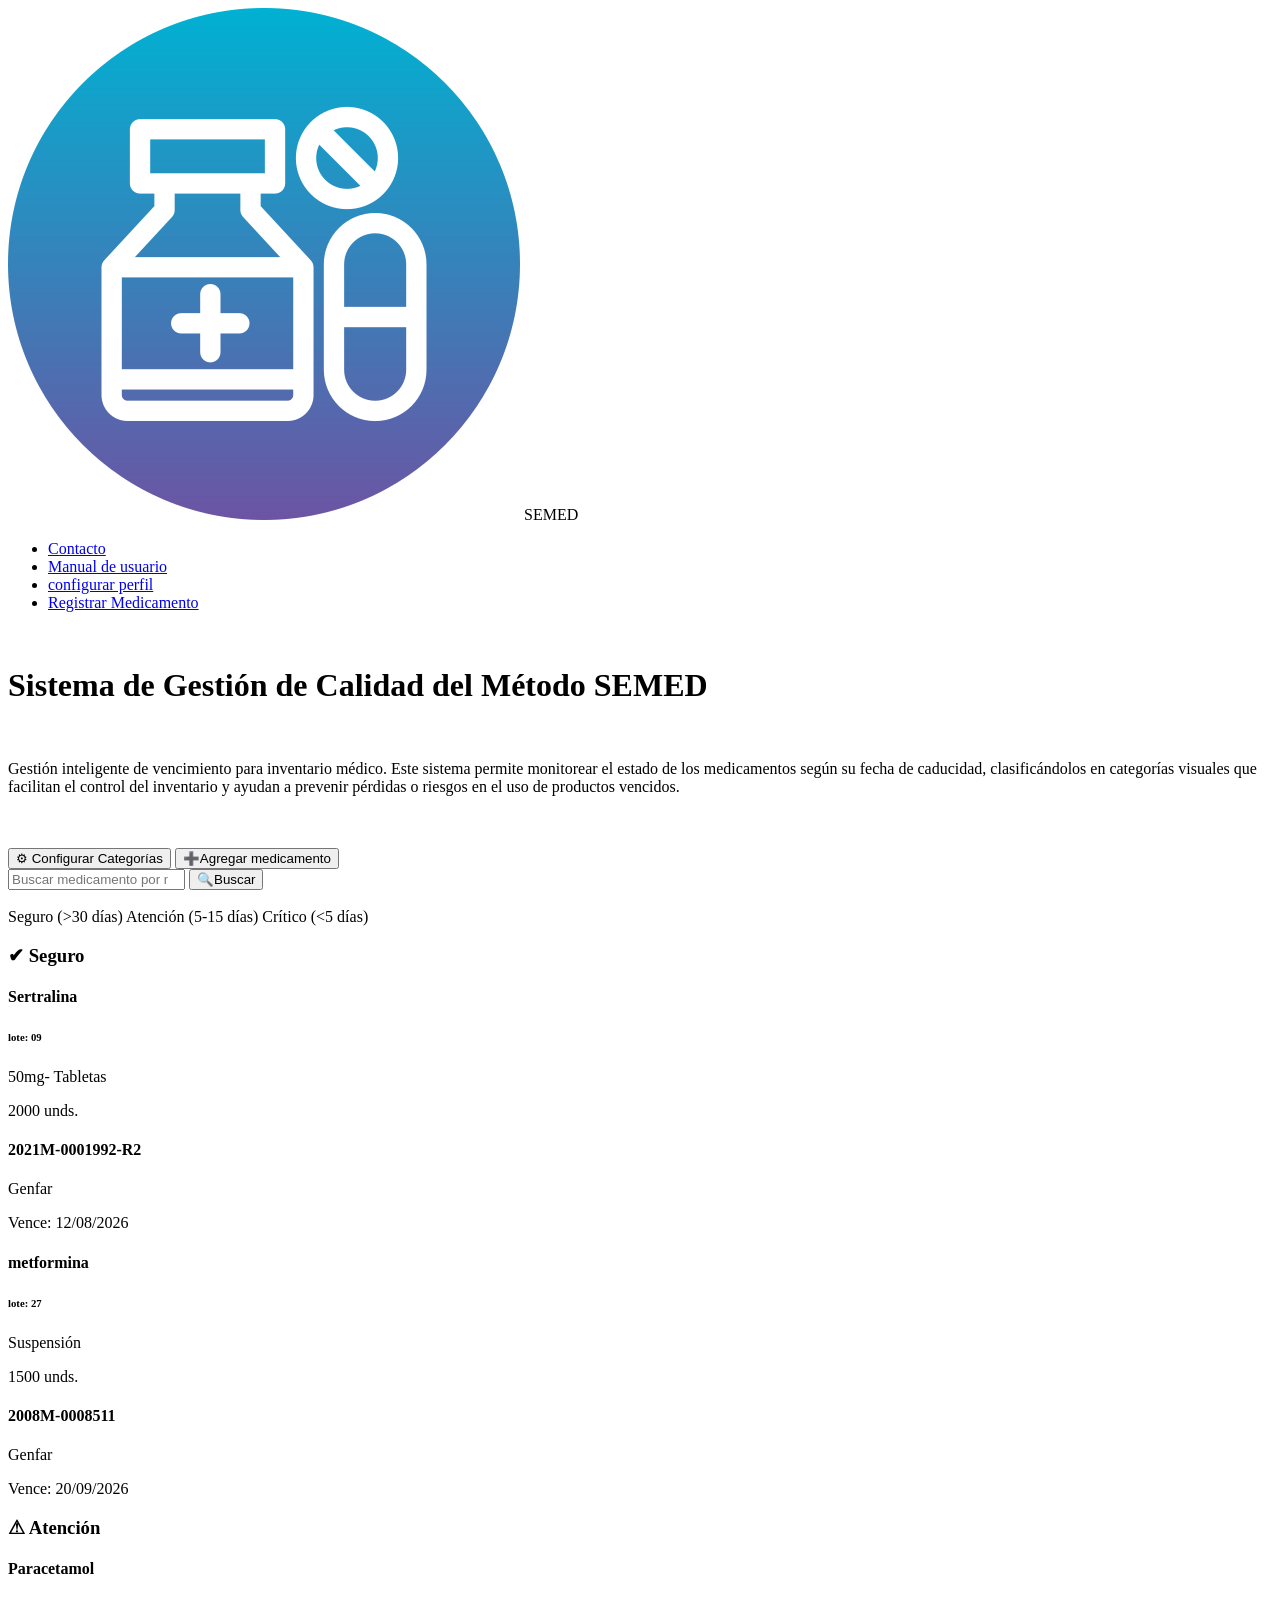
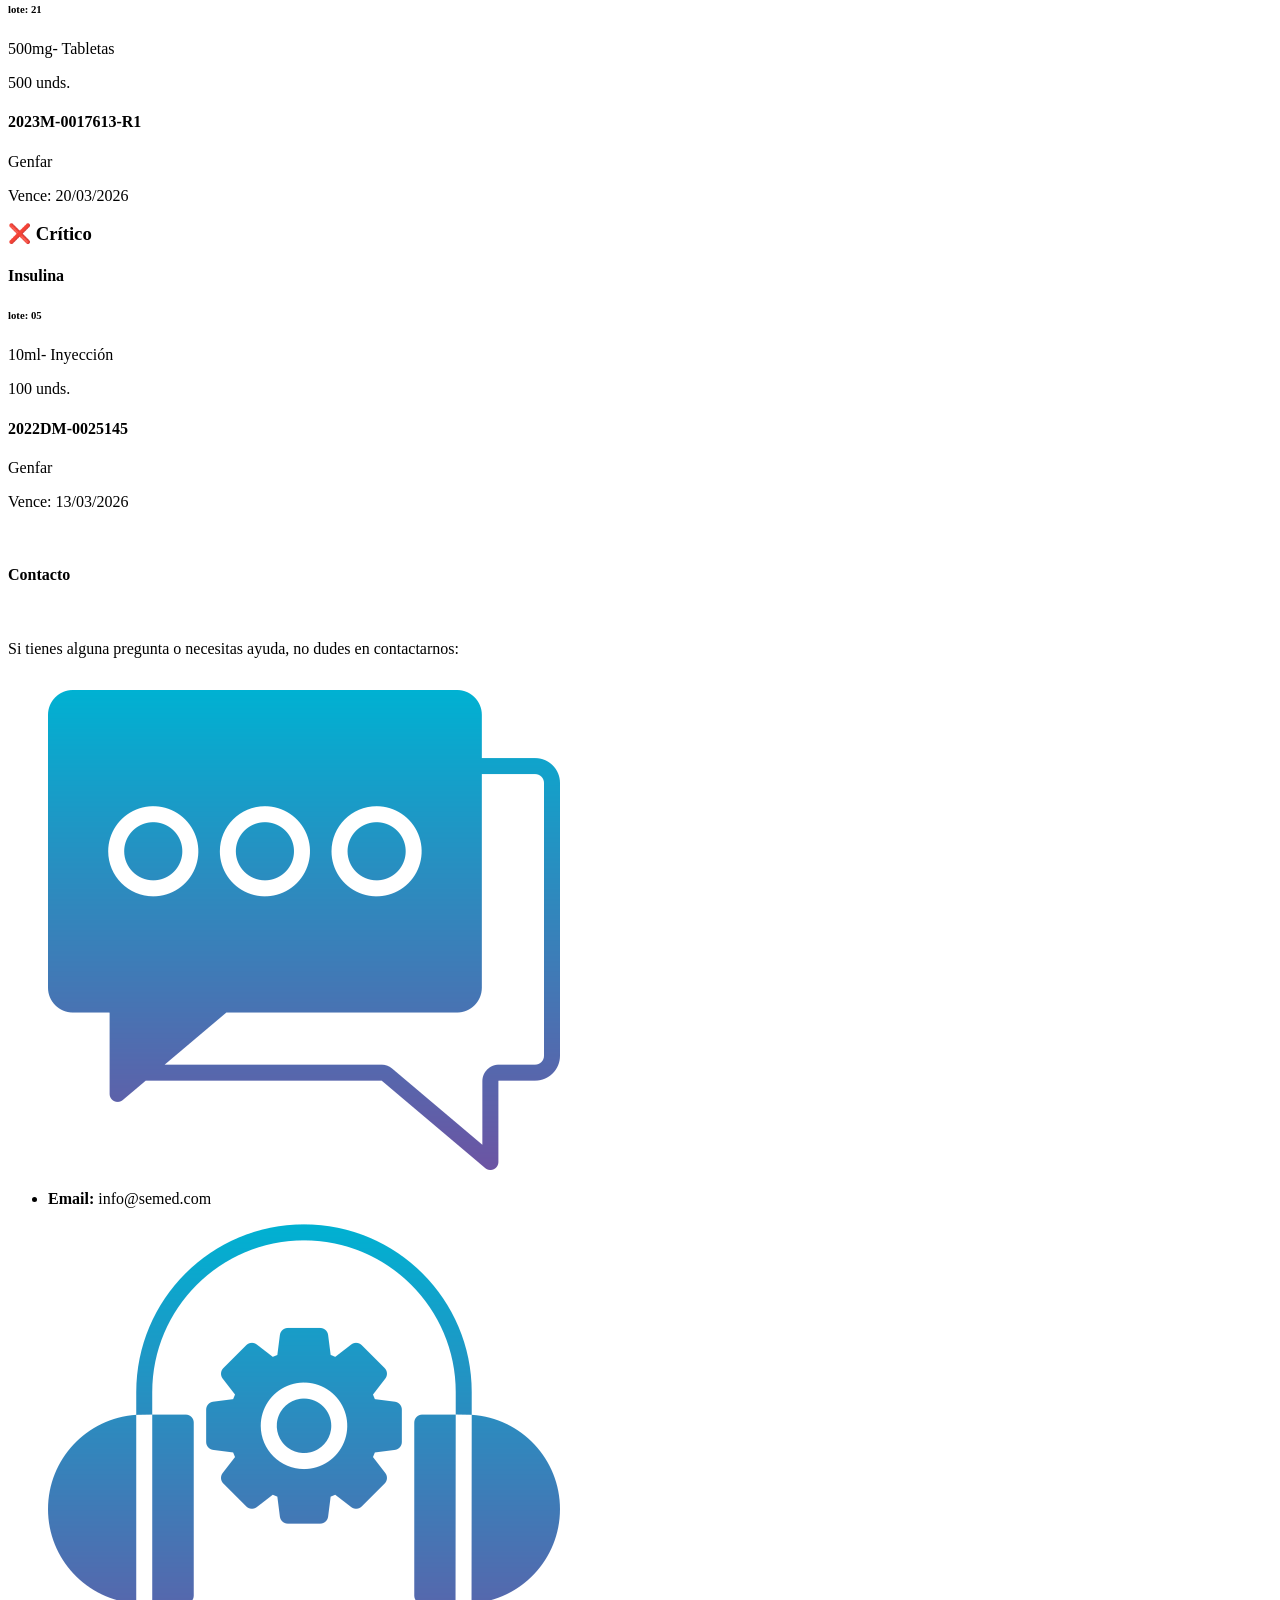
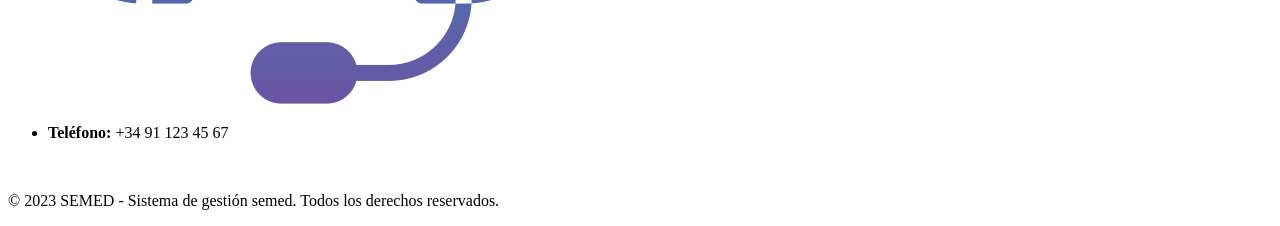
==== templates/dashboard.html @ f003b1ef "Inclusión de archivo js con drag & drop de las cards" ====
<!doctype html>
<html lang="es">
  <head>
    <meta charset="UTF-8" />

    <meta name="viewport" content="width=device-width, initial-scale=1.0" />

    <title>SEMED</title>
    <link
      rel="icon"
      href="../static/imagenes/contacto/SEMED.png"
      title="SEMED - Iniciar sesión"
    />

    <link rel="stylesheet" href="../static/dashboard.css" />
    <script type="module" src="../static/js/main.js"></script>
  </head>

  <body>
    <!-- Barra de navegación -->

    <header>
      <div class="logo">
        <img src="../static/imagenes/contacto/SEMED.png" alt="SEMED" /> SEMED
      </div>

      <nav>
        <ul>
          <li><a href="#footerbottom">Contacto</a></li>
          <li>
            <a
              href="https://drive.google.com/file/d/1BuoO2uCHqvHFjIcxs9y2GdlD10MZw9Ed/view?usp=sharing"
              target="_blank"
              >Manual de usuario</a
            >
          </li>

          <li><a href="#configurarperfil">configurar perfil</a></li>

          <li>
            <a
              href="../templates/registromedicantos.html"
              target="_blank"
              class="btn-register"
            >
              Registrar Medicamento
            </a>
          </li>
        </ul>
      </nav>
    </header>
    <!-- Contenedor-->
    <main class="dashboard">
      <div class="top">
        <div class="semedtext">
          <br />
          <h1>Sistema de Gestión de Calidad del Método SEMED</h1>
          <br />
          <p>
            Gestión inteligente de vencimiento para inventario médico. Este
            sistema permite monitorear el estado de los medicamentos según su
            fecha de caducidad, clasificándolos en categorías visuales que
            facilitan el control del inventario y ayudan a prevenir pérdidas o
            riesgos en el uso de productos vencidos.
          </p>
          <br />
        </div>
      </div>
      <br />

      <div class="acciones">
        <button class="btn">⚙ Configurar Categorías</button>
        <button class="btn pricipal">➕Agregar medicamento</button>
      </div>

      <div class="busqueda">
        <input type="search" placeholder="Buscar medicamento por nombre" />
        <button class="buscar">🔍Buscar</button>
      </div>
      <br />

      <div class="legend">
        <span class="pill verde"> Seguro (&gt;30 días)</span>
        <span class="pill amarillo"> Atención (5-15 días)</span>
        <span class="pill rojo"> Crítico (&lt;5 días)</span>
      </div>
    </main>

    <section id="bottom">
      <div class="kanban">
        <div class="colseguro">
          <h3>✔ Seguro</h3>
          <div class="card" draggable="true">
            <h4>Sertralina</h4>
            <!-- nombre del medicamento-->
            <h6>lote: 09</h6>
            <!-- lote -->
            <p>50mg- Tabletas</p>
            <!--miligramos y presentación-->
            <p>2000 unds.</p>
            <!-- cantidad inventario-->
            <h4>2021M-0001992-R2</h4>
            <!--Registro invima-->
            <p>Genfar</p>
            <!-- laboratorio -->
            <p class="fecha">Vence: 12/08/2026</p>
            <!-- fecha de vencimiento-->
          </div>
          <div class="card" draggable="true">
            <h4>metformina</h4>
            <h6>lote: 27</h6>
            <p>Suspensión</p>
            <p>1500 unds.</p>
            <h4>2008M-0008511</h4>
            <p>Genfar</p>
            <!-- laboratorio -->
            <p class="fecha">Vence: 20/09/2026</p>
          </div>
        </div>
        <div class="colatencion">
          <h3>⚠ Atención</h3>
          <div class="card" draggable="true">
            <h4>Paracetamol</h4>
            <h6>lote: 21</h6>
            <p>500mg- Tabletas</p>
            <p>500 unds.</p>
            <h4>2023M-0017613-R1</h4>
            <p>Genfar</p>
            <!-- laboratorio -->
            <p class="fecha">Vence: 20/03/2026</p>
          </div>
        </div>
        <div class="colcritico" draggable="true">
          <h3>❌ Crítico</h3>
          <div class="card">
            <h4>Insulina</h4>
            <h6>lote: 05</h6>
            <p>10ml- Inyección</p>
            <p>100 unds.</p>
            <h4>2022DM-0025145</h4>
            <p>Genfar</p>
            <!-- laboratorio -->
            <p class="fecha">Vence: 13/03/2026</p>
          </div>
        </div>
      </div>
    </section>

    <br />
    <!-- Pie de página -->

    <footer id="footerbottom">
      <!--contacto card-->

      <div class="contact-card">
        <h4>Contacto</h4>
        <br />
        <p>
          Si tienes alguna pregunta o necesitas ayuda, no dudes en contactarnos:
        </p>

        <ul>
          <img
            src="../static/imagenes/contacto/chatting_11773689.png"
            alt="www.freepik.com"
          />
          <li><strong>Email:</strong> info@semed.com</li>
          <img
            src="../static/imagenes/contacto/customer-service_12660994.png"
            alt="www.freepik.com "
          />
          <li><strong>Teléfono:</strong> +34 91 123 45 67</li>
        </ul>
      </div>
      <br />
      <p>
        © 2023 SEMED - Sistema de gestión semed. Todos los derechos reservados.
      </p>
    </footer>
  </body>
</html>
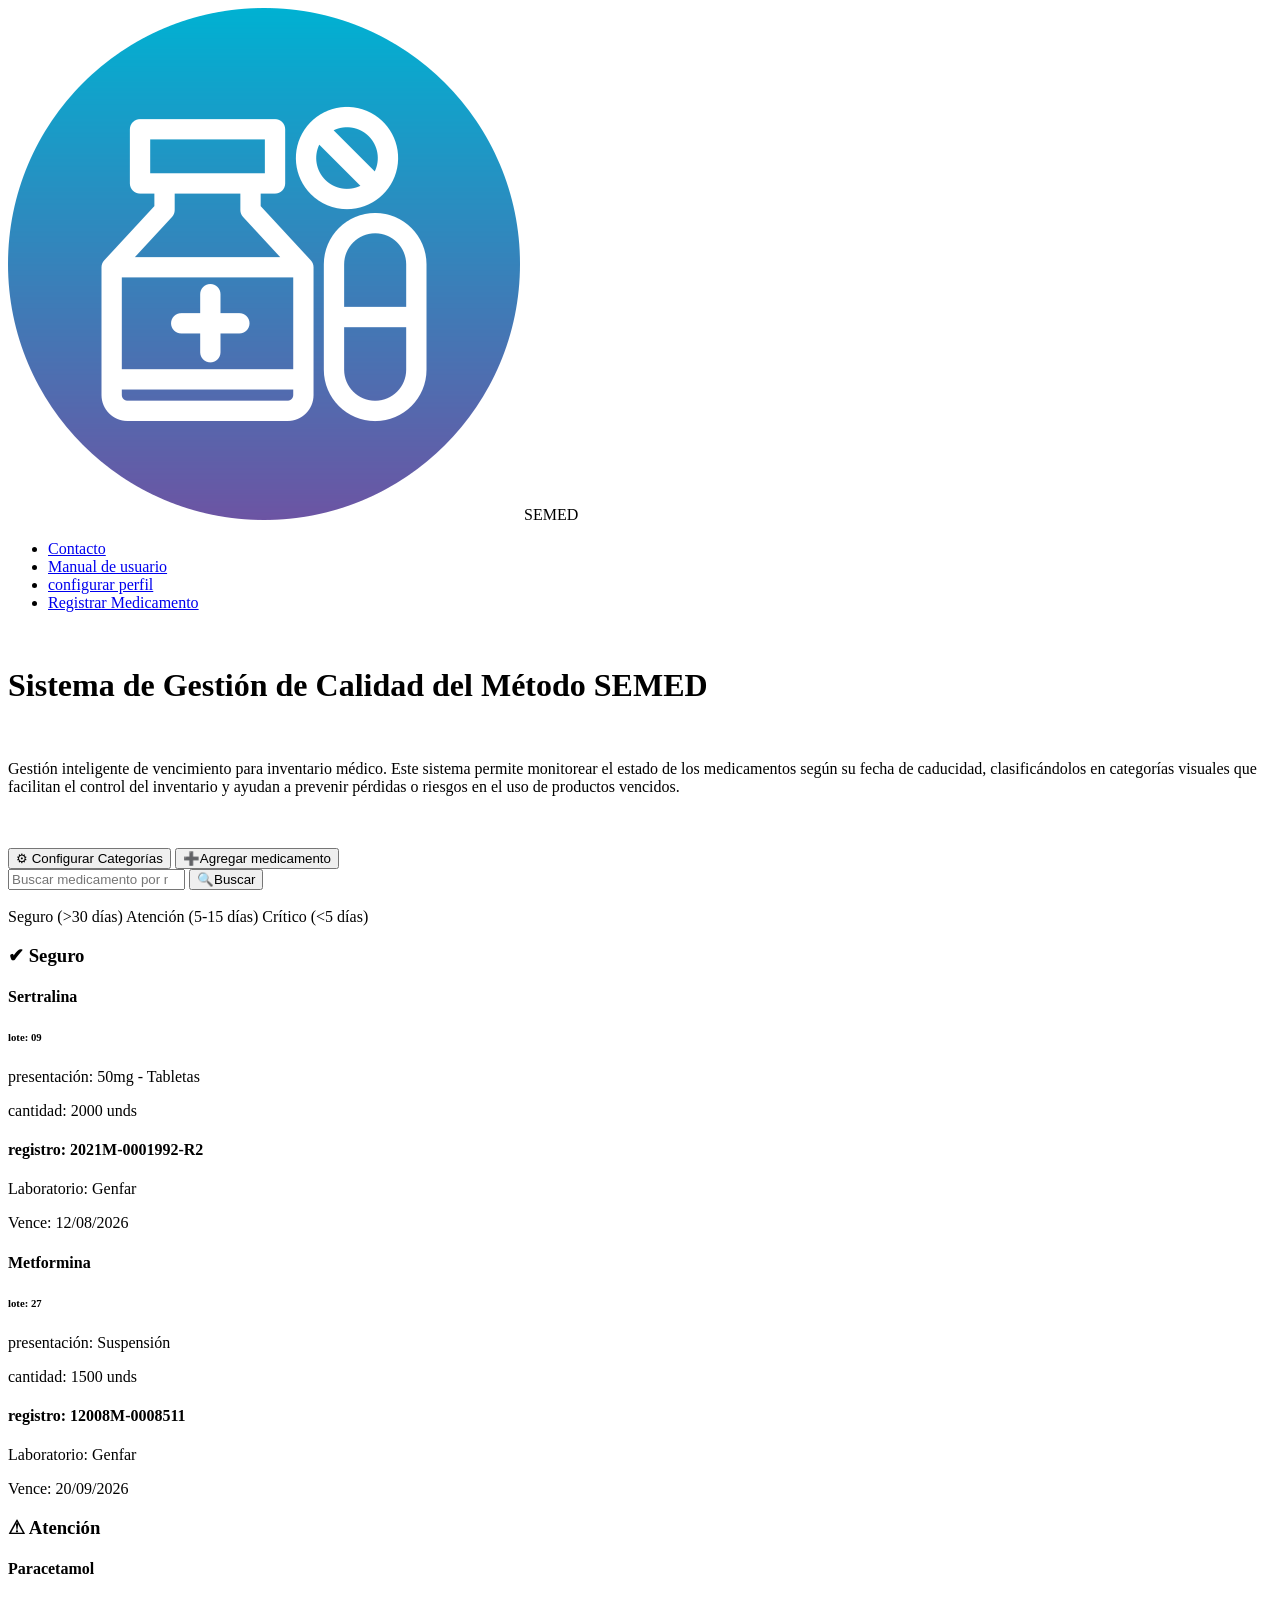
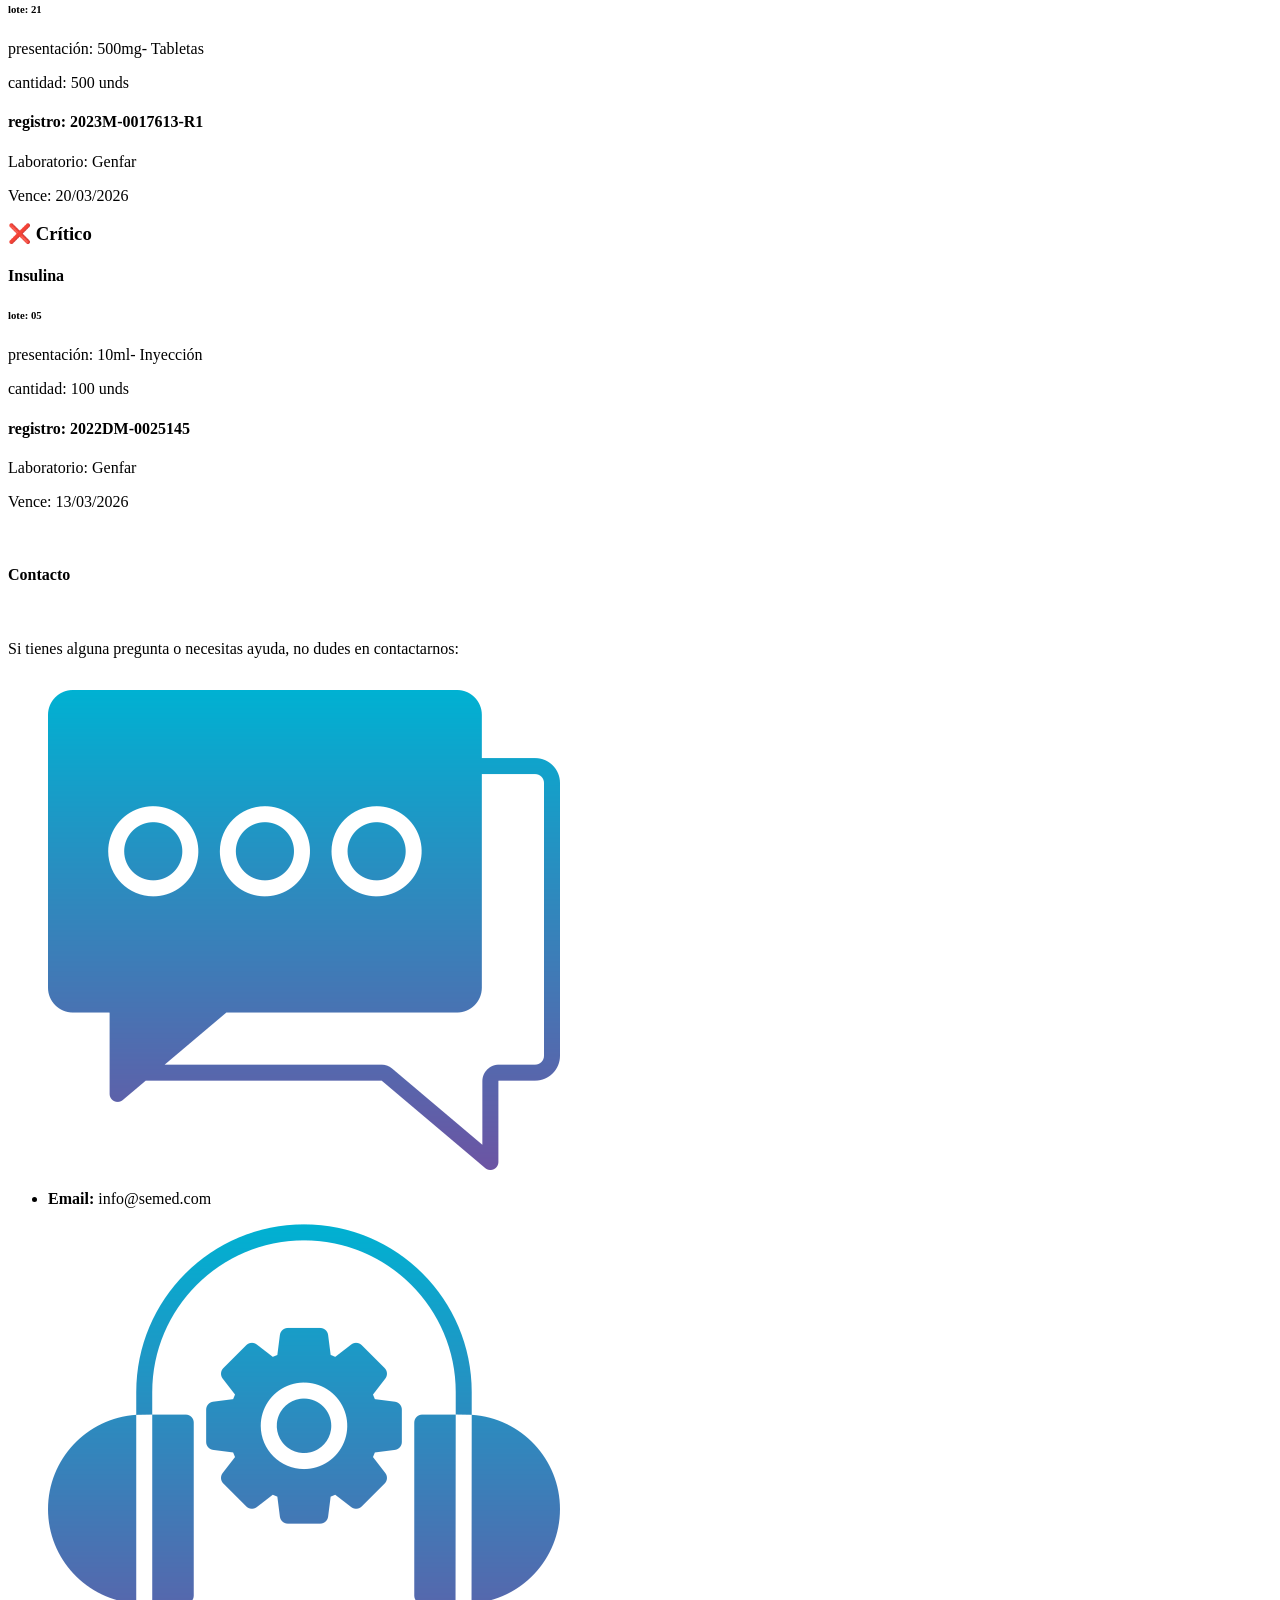
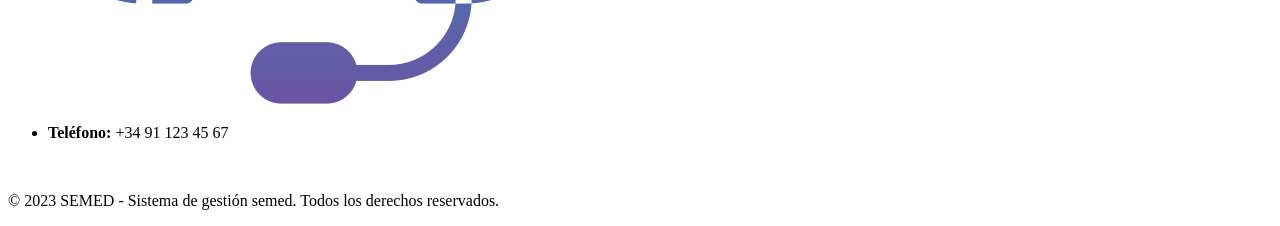
==== commit 56c79757: "Actualización de archivo js, donde se realiza consumo dinámicamente de los medicamentos y haciendo u" ====
--- a/templates/dashboard.html
+++ b/templates/dashboard.html
@@ -90,58 +90,28 @@
       <div class="kanban">
         <div class="colseguro">
           <h3>✔ Seguro</h3>
-          <div class="card" draggable="true">
-            <h4>Sertralina</h4>
-            <!-- nombre del medicamento-->
-            <h6>lote: 09</h6>
-            <!-- lote -->
-            <p>50mg- Tabletas</p>
-            <!--miligramos y presentación-->
-            <p>2000 unds.</p>
-            <!-- cantidad inventario-->
-            <h4>2021M-0001992-R2</h4>
-            <!--Registro invima-->
-            <p>Genfar</p>
-            <!-- laboratorio -->
-            <p class="fecha">Vence: 12/08/2026</p>
-            <!-- fecha de vencimiento-->
-          </div>
-          <div class="card" draggable="true">
-            <h4>metformina</h4>
-            <h6>lote: 27</h6>
-            <p>Suspensión</p>
-            <p>1500 unds.</p>
-            <h4>2008M-0008511</h4>
-            <p>Genfar</p>
-            <!-- laboratorio -->
-            <p class="fecha">Vence: 20/09/2026</p>
-          </div>
+          <!-- <div class="card" draggable="true"> -->
+          <!-- <h4>Sertralina</h4> -->
+          <!-- nombre del medicamento-->
+          <!-- <h6>lote: 09</h6> -->
+          <!-- lote -->
+          <!-- <p>50mg- Tabletas</p> -->
+          <!--miligramos y presentación-->
+          <!-- <p>2000 unds.</p> -->
+          <!-- cantidad inventario-->
+          <!-- <h4>2021M-0001992-R2</h4> -->
+          <!--Registro invima-->
+          <!-- <p>Genfar</p> -->
+          <!-- laboratorio -->
+          <!-- <p class="fecha">Vence: 12/08/2026</p> -->
+          <!-- fecha de vencimiento-->
+          <!-- </div> -->
         </div>
         <div class="colatencion">
           <h3>⚠ Atención</h3>
-          <div class="card" draggable="true">
-            <h4>Paracetamol</h4>
-            <h6>lote: 21</h6>
-            <p>500mg- Tabletas</p>
-            <p>500 unds.</p>
-            <h4>2023M-0017613-R1</h4>
-            <p>Genfar</p>
-            <!-- laboratorio -->
-            <p class="fecha">Vence: 20/03/2026</p>
-          </div>
         </div>
-        <div class="colcritico" draggable="true">
+        <div class="colcritico">
           <h3>❌ Crítico</h3>
-          <div class="card">
-            <h4>Insulina</h4>
-            <h6>lote: 05</h6>
-            <p>10ml- Inyección</p>
-            <p>100 unds.</p>
-            <h4>2022DM-0025145</h4>
-            <p>Genfar</p>
-            <!-- laboratorio -->
-            <p class="fecha">Vence: 13/03/2026</p>
-          </div>
         </div>
       </div>
     </section>
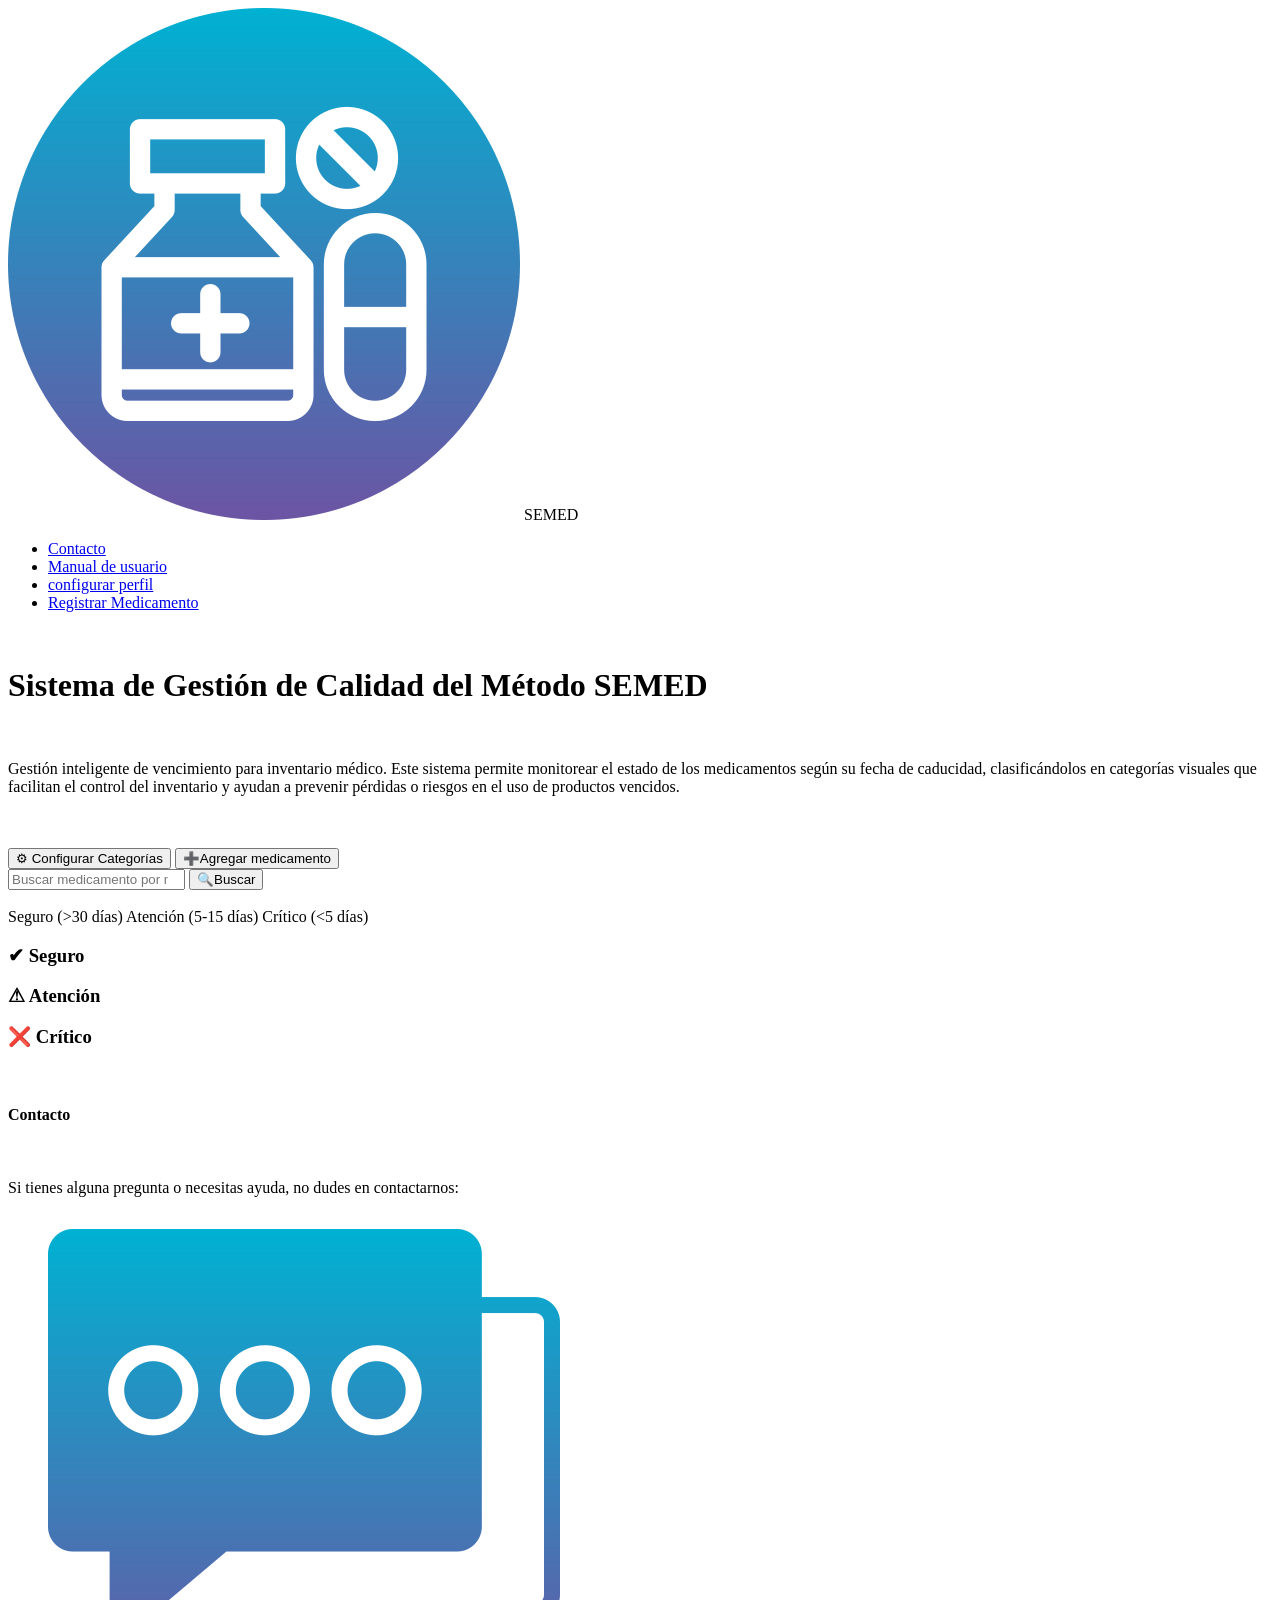
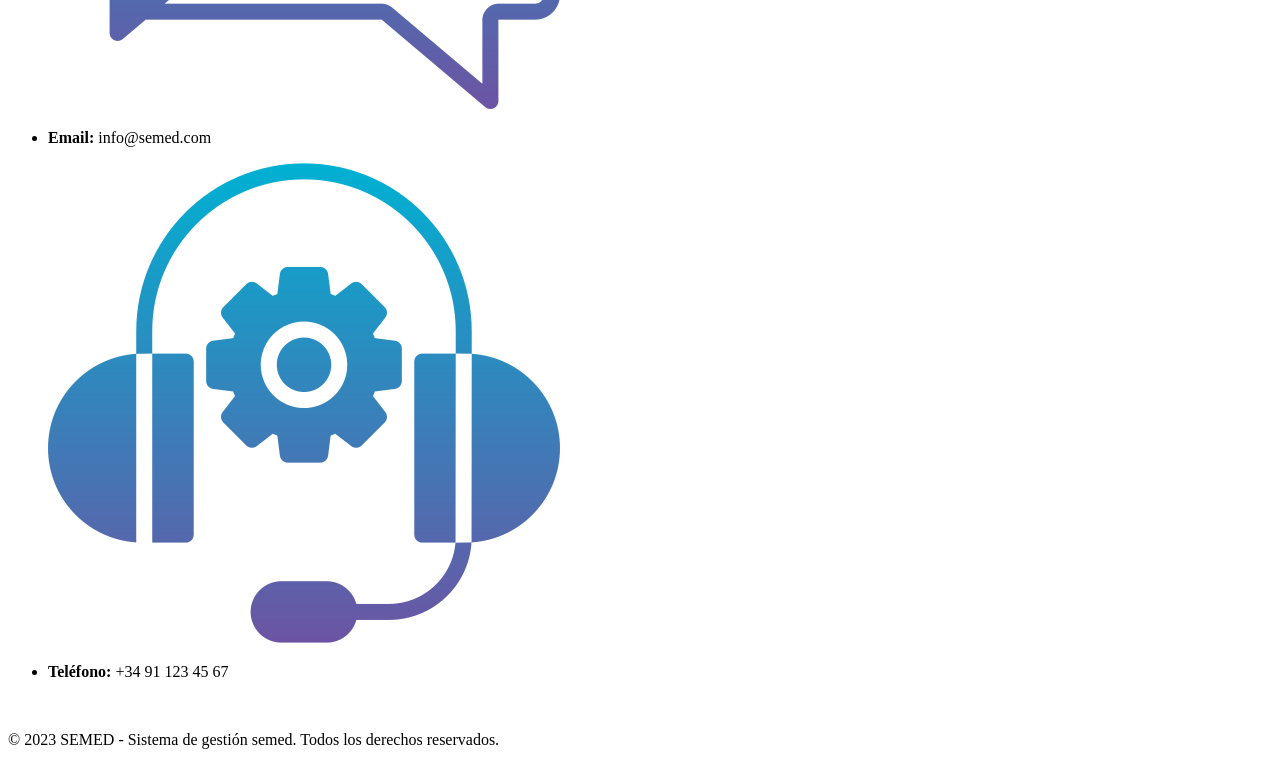
==== commit c3445fac: "feat: implementar módulo de configuración de perfil de usuario - Agregar perfil.html con sidebar, fo" ====
--- a/templates/dashboard.html
+++ b/templates/dashboard.html
@@ -35,14 +35,10 @@
             >
           </li>
 
-          <li><a href="#configurarperfil">configurar perfil</a></li>
+          <li><a href="../templates/perfil.html">configurar perfil</a></li>
 
           <li>
-            <a
-              href="../templates/registromedicantos.html"
-              target="_blank"
-              class="btn-register"
-            >
+            <a href="../templates/registromedicantos.html" class="btn-register">
               Registrar Medicamento
             </a>
           </li>
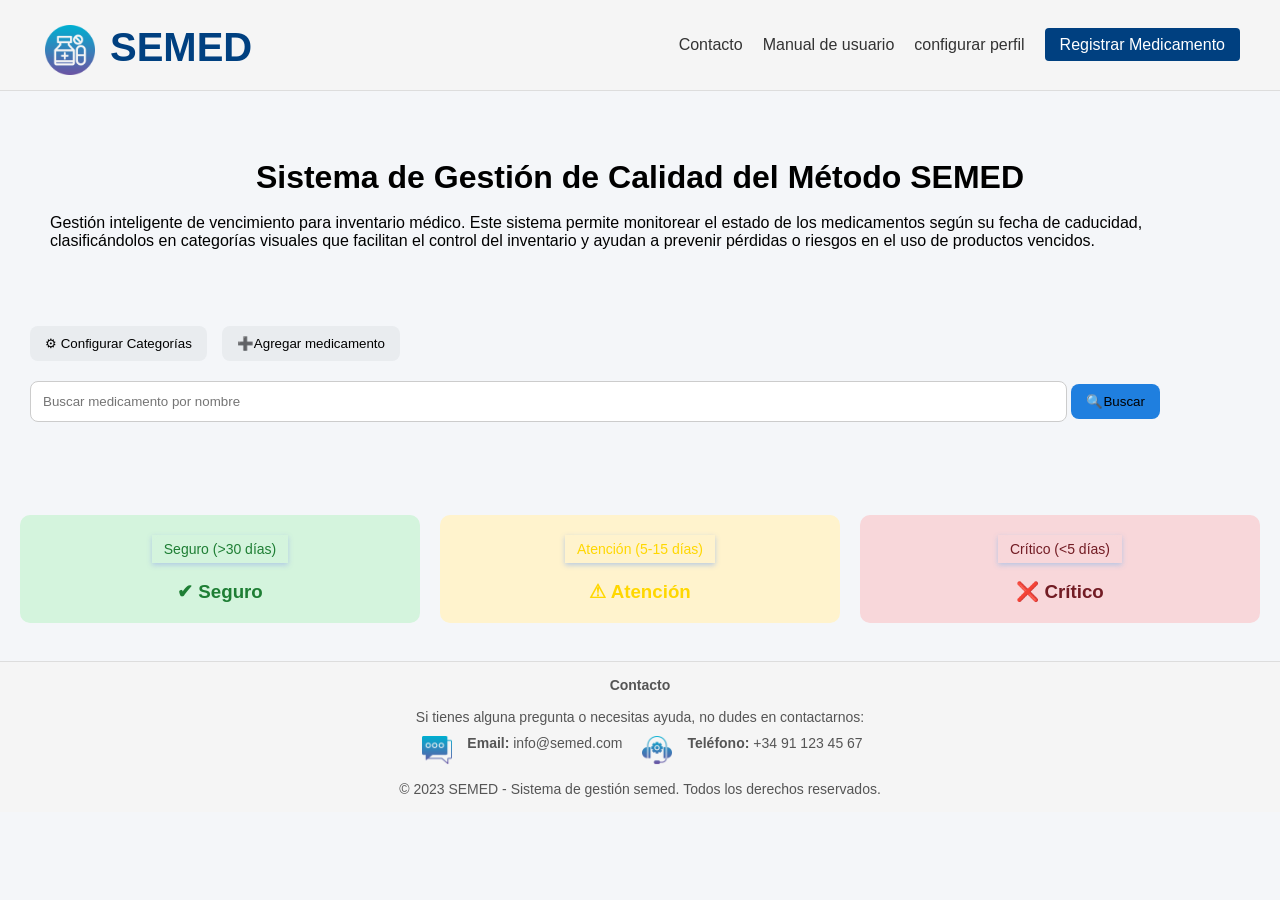
==== commit 0a72dc08: "dashboard actualización  divs en card" ====
--- a/templates/dashboard.html
+++ b/templates/dashboard.html
@@ -35,7 +35,7 @@
             >
           </li>
 
-          <li><a href="../templates/perfil.html">configurar perfil</a></li>
+          <li><a href="#configurarperfil">configurar perfil</a></li>
 
           <li>
             <a href="../templates/registromedicantos.html" class="btn-register">
@@ -75,16 +75,16 @@
       </div>
       <br />
 
-      <div class="legend">
-        <span class="pill verde"> Seguro (&gt;30 días)</span>
-        <span class="pill amarillo"> Atención (5-15 días)</span>
-        <span class="pill rojo"> Crítico (&lt;5 días)</span>
-      </div>
     </main>
 
     <section id="bottom">
       <div class="kanban">
         <div class="colseguro">
+                <div class="legend">
+                  <span class="pill verde"> Seguro (&gt;30 días)</span>
+                </div>
+    <br />
+
           <h3>✔ Seguro</h3>
           <!-- <div class="card" draggable="true"> -->
           <!-- <h4>Sertralina</h4> -->
@@ -104,9 +104,17 @@
           <!-- </div> -->
         </div>
         <div class="colatencion">
+                <div class="legend">
+                  <span class="pill amarillo"> Atención (5-15 días)</span>
+                </div>
+    <br />
           <h3>⚠ Atención</h3>
         </div>
         <div class="colcritico">
+                <div class="legend">
+                  <span class="pill rojo"> Crítico (&lt;5 días)</span>
+                </div>
+    <br />
           <h3>❌ Crítico</h3>
         </div>
       </div>
--- a/static/dashboard.css
+++ b/static/dashboard.css
@@ -0,0 +1,282 @@
+/* Reset básico */
+
+* {
+    margin: 0;
+
+    padding: 0;
+
+    box-sizing: border-box;
+
+    font-family: Arial, sans-serif;
+}
+
+/* Barra superior */
+
+header {
+    display: flex;
+
+    justify-content: space-between;
+
+    align-items: center;
+
+    background-color: #f5f5f5;
+
+    padding: 15px 40px;
+
+    border-bottom: 1px solid #ddd;
+}
+
+header .logo {
+    font-size: 40px;
+
+    font-weight: bold;
+
+    color: #004080;
+
+    list-style: none;
+
+    display: flex;
+
+    justify-content: center;
+
+    gap: 15px;
+
+    margin-top: 10px;
+}
+
+header img {
+    width: 50px;
+
+    height: 50px;
+
+    margin-left: 5px;
+}
+
+header nav ul {
+    list-style: none;
+
+    display: flex;
+
+    gap: 20px;
+}
+
+header nav ul li a {
+    text-decoration: none;
+
+    color: #333;
+
+    font-weight: 500;
+}
+
+header nav ul li .btn-register {
+    background-color: #004080;
+
+    color: #fff;
+
+    padding: 8px 15px;
+
+    border-radius: 4px;
+}
+
+/*contenedor */
+
+body {
+    font-family: Arial, sans-serif;
+    background: #f4f6f9;
+    margin: 0;
+
+}
+
+.semedtext {
+    text-align: center;
+    width: 100%;
+    padding: 20px;
+}
+
+.semedtext p {
+    text-align: left;
+}
+
+.dashboard {
+    padding: 30px;
+}
+
+.top {
+    display: flex;
+    justify-content: space-between;
+    align-items: center;
+    margin-bottom: 20px;
+}
+
+
+
+.pill {
+    padding: 6px 12px;
+    border-radius: 10px;
+    font-size: 14px;
+}
+
+/*Colores*/
+
+.verde {
+    background: #d4f4dd;
+    color: #1e7e34;
+}
+
+.amarillo {
+    background: #fff3cd;
+    color: #ffd700;
+}
+
+.rojo {
+    background: #f8d7da;
+    color: #721c24;
+}
+
+/*Botones*/
+
+.acciones {
+    display: flex;
+    gap: 15px;
+    margin-bottom: 20px;
+}
+
+.btn {
+    padding: 10px 15px;
+    border: none;
+    border-radius: 8px;
+    background: #e9ecef;
+    cursor: pointer;
+}
+
+.principal {
+    background: #2f80ed;
+    color: white;
+}
+
+/*Buscador*/
+.busqueda input {
+    flex-grow: 1;
+    width: 85%;
+    padding: 12px;
+    border-radius: 8px;
+    border: 1px solid #ccc;
+    margin-bottom: 25px;
+}
+
+.buscar {
+    padding: 10px 15px;
+    border: none;
+    border-radius: 8px;
+    background: #1f7fdf;
+    cursor: pointer;
+
+}
+
+/*Kanban-Bottom*/
+
+.legend {
+    display: flex;
+    justify-content: space-around;
+    box-shadow: 0 2px 5px #a9c2e6d0;
+    gap: 20px;
+    font-size: 20px;
+}
+
+.bottom {
+    display: flex;
+    justify-content: space-between;
+    border-radius: 8px;
+    box-shadow: 0 2px 5px #87acdd12;
+    text-align: left;
+}
+
+.kanban {
+    display: grid;
+    grid-template-columns: repeat(3, 1fr);
+    gap: 20px;
+    padding: 20px;
+}
+
+/*Columnas*/
+.colcritico {
+    display: flex;
+    flex-direction: column;
+    align-items: center;
+    background: #f8d7da;
+    color: #721c24;
+    padding: 20px;
+    border-radius: 10px;
+}
+
+.colatencion {
+    display: flex;
+    flex-direction: column;
+    align-items: center;
+    background: #fff3cd;
+    color: #ffd700;
+    padding: 20px;
+    border-radius: 10px;
+}
+
+.colseguro {
+    display: flex;
+    flex-direction: column;
+    align-items: center;
+    background: #d4f4dd;
+    color: #1e7e34;
+    padding: 20px;
+    border-radius: 10px;
+}
+
+/*Cards*/
+.card {
+    background: white;
+    padding: 15px;
+    text-align: left;
+    border-radius: 8px;
+    margin-top: 10px;
+    box-shadow: 0 2px 5px rgba(0, 0, 0, 0.08);
+
+}
+
+.fecha {
+    font-size: 14px;
+    color: #555;
+}
+
+/* Pie de página */
+
+footer {
+    text-align: center;
+
+    padding: 15px;
+
+    background-color: #f5f5f5;
+
+    font-size: 14px;
+
+    color: #555;
+
+    border-top: 1px solid #ddd;
+}
+
+footer img {
+    width: 30px;
+
+    height: 30px;
+
+    margin-left: 5px;
+}
+
+footer ul {
+    list-style: none;
+
+    display: flex;
+
+    justify-content: center;
+
+    gap: 15px;
+
+    margin-top: 10px;
+}
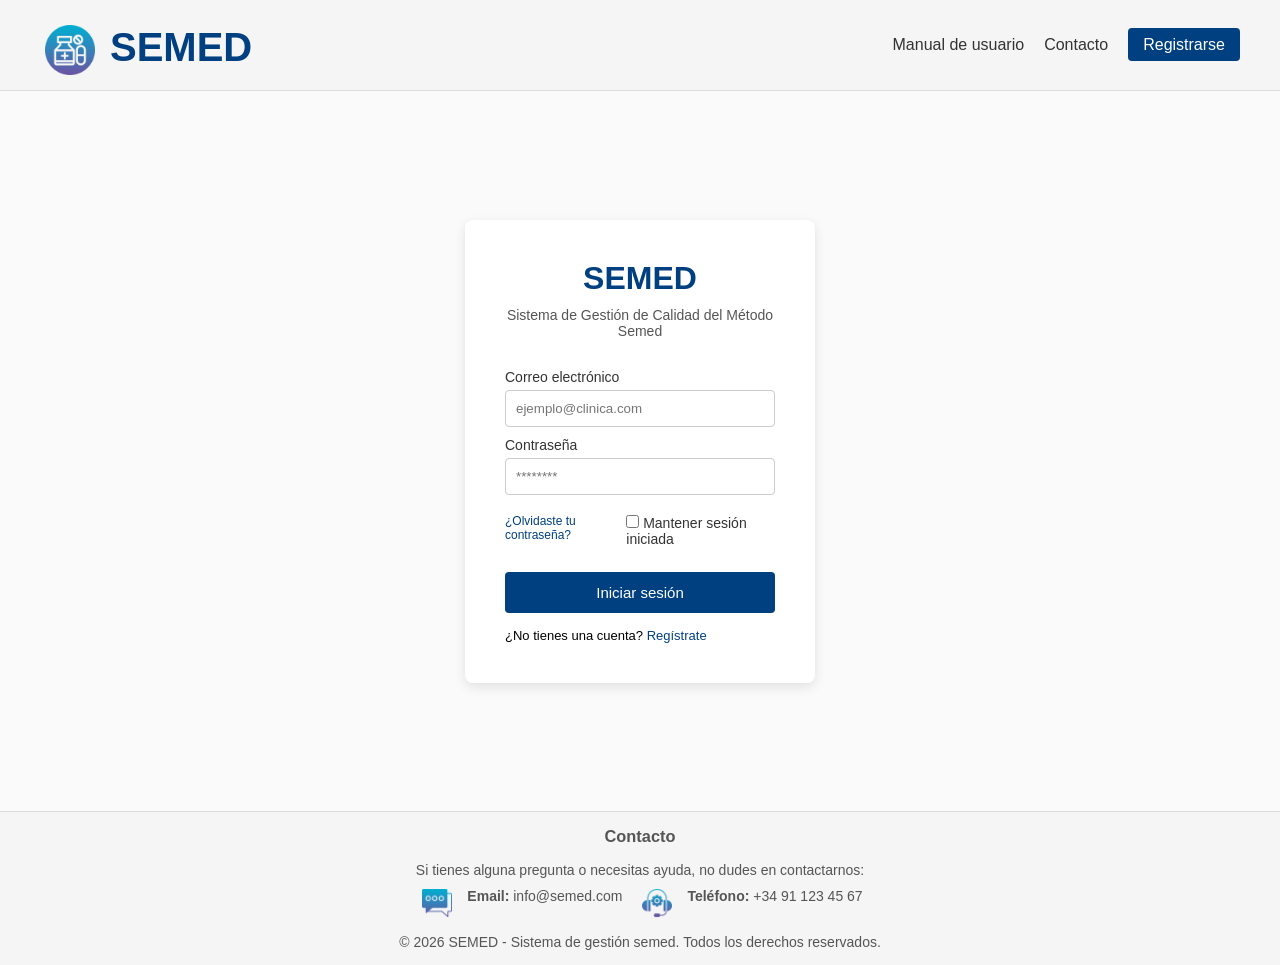
==== commit 62c32ac2: "Feat: Se corrigio  el registro de medicamentos, se añadio funcionalidad a los botones de filtrado y " ====
--- a/templates/dashboard.html
+++ b/templates/dashboard.html
@@ -2,41 +2,56 @@
 <html lang="es">
   <head>
     <meta charset="UTF-8" />
-
     <meta name="viewport" content="width=device-width, initial-scale=1.0" />
-
-    <title>SEMED</title>
-    <link
-      rel="icon"
-      href="../static/imagenes/contacto/SEMED.png"
-      title="SEMED - Iniciar sesión"
-    />
-
+    <title>SEMED — Dashboard</title>
+    <link rel="icon" href="../static/imagenes/contacto/SEMED.png" title="SEMED" />
     <link rel="stylesheet" href="../static/dashboard.css" />
-    <script type="module" src="../static/js/main.js"></script>
   </head>
 
   <body>
-    <!-- Barra de navegación -->
 
+    <!-- ─── Toast global ──────────────────────────────────────────────────── -->
+    <div id="dashToast" class="dash-toast"></div>
+
+    <!-- ─── Modal: Filtrar categorías ────────────────────────────────────── -->
+    <div id="modalFiltro" class="modal-overlay">
+      <div class="modal-box">
+        <h3>⚙ Filtrar categorías</h3>
+        <p>Selecciona qué columnas quieres ver en el tablero:</p>
+        <div class="filtro-opciones">
+          <label class="filtro-label verde">
+            <input type="checkbox" id="chkSeguro" checked />
+            <span>✔ Seguro <small>(&gt;30 días)</small></span>
+          </label>
+          <label class="filtro-label amarillo">
+            <input type="checkbox" id="chkAtencion" checked />
+            <span>⚠ Atención <small>(5–30 días)</small></span>
+          </label>
+          <label class="filtro-label rojo">
+            <input type="checkbox" id="chkCritico" checked />
+            <span>❌ Crítico <small>(&lt;5 días / vencido)</small></span>
+          </label>
+        </div>
+        <div class="modal-actions">
+          <button id="btnCerrarFiltro" class="btn">Cancelar</button>
+          <button id="btnAplicarFiltro" class="btn principal">Aplicar filtro</button>
+        </div>
+      </div>
+    </div>
+
+    <!-- ─── Header ────────────────────────────────────────────────────────── -->
     <header>
       <div class="logo">
         <img src="../static/imagenes/contacto/SEMED.png" alt="SEMED" /> SEMED
       </div>
-
       <nav>
         <ul>
           <li><a href="#footerbottom">Contacto</a></li>
           <li>
-            <a
-              href="https://drive.google.com/file/d/1BuoO2uCHqvHFjIcxs9y2GdlD10MZw9Ed/view?usp=sharing"
-              target="_blank"
-              >Manual de usuario</a
-            >
+            <a href="https://drive.google.com/file/d/1BuoO2uCHqvHFjIcxs9y2GdlD10MZw9Ed/view?usp=sharing"
+               target="_blank">Manual de usuario</a>
           </li>
-
-          <li><a href="#configurarperfil">configurar perfil</a></li>
-
+          <li><a href="../templates/perfil.html">Configurar perfil</a></li>
           <li>
             <a href="../templates/registromedicantos.html" class="btn-register">
               Registrar Medicamento
@@ -45,7 +60,8 @@
         </ul>
       </nav>
     </header>
-    <!-- Contenedor-->
+
+    <!-- ─── Main ─────────────────────────────────────────────────────────── -->
     <main class="dashboard">
       <div class="top">
         <div class="semedtext">
@@ -60,96 +76,84 @@
             riesgos en el uso de productos vencidos.
           </p>
           <br />
+          <p class="bienvenida">👤 Sesión: <strong id="usuarioNombre"></strong></p>
         </div>
       </div>
       <br />
 
       <div class="acciones">
-        <button class="btn">⚙ Configurar Categorías</button>
-        <button class="btn pricipal">➕Agregar medicamento</button>
+        <!-- Ahora abre el modal de filtro -->
+        <button class="btn" id="btnFiltro">⚙ Configurar Categorías</button>
+        <!-- Cambiado de "Agregar medicamento" a "Borrar medicamento" -->
+        <button class="btn" id="btnBorrar">🗑️ Borrar medicamento</button>
       </div>
 
       <div class="busqueda">
-        <input type="search" placeholder="Buscar medicamento por nombre" />
-        <button class="buscar">🔍Buscar</button>
+        <input id="inputBuscar" type="search" placeholder="Buscar medicamento por nombre…" />
+        <button class="buscar" id="btnBuscar">🔍 Buscar</button>
       </div>
       <br />
 
+      <div class="legend">
+        <span class="pill verde">✔ Seguro (&gt;30 días)</span>
+        <span class="pill amarillo">⚠ Atención (5–30 días)</span>
+        <span class="pill rojo">❌ Crítico (&lt;5 días)</span>
+      </div>
+
+      <!-- Indicadores de carga y error -->
+      <p id="kanbanLoading" style="display:none; text-align:center; margin-top:20px;">
+        ⏳ Cargando medicamentos…
+      </p>
+      <p id="errorMsg" style="display:none; text-align:center; color:#c0392b; margin-top:20px;">
+        ⚠ No se pudo conectar con el servidor. Verifica que el backend está corriendo.
+      </p>
     </main>
 
+    <!-- ─── Kanban ─────────────────────────────────────────────────────────── -->
     <section id="bottom">
       <div class="kanban">
-        <div class="colseguro">
-                <div class="legend">
-                  <span class="pill verde"> Seguro (&gt;30 días)</span>
-                </div>
-    <br />
 
-          <h3>✔ Seguro</h3>
-          <!-- <div class="card" draggable="true"> -->
-          <!-- <h4>Sertralina</h4> -->
-          <!-- nombre del medicamento-->
-          <!-- <h6>lote: 09</h6> -->
-          <!-- lote -->
-          <!-- <p>50mg- Tabletas</p> -->
-          <!--miligramos y presentación-->
-          <!-- <p>2000 unds.</p> -->
-          <!-- cantidad inventario-->
-          <!-- <h4>2021M-0001992-R2</h4> -->
-          <!--Registro invima-->
-          <!-- <p>Genfar</p> -->
-          <!-- laboratorio -->
-          <!-- <p class="fecha">Vence: 12/08/2026</p> -->
-          <!-- fecha de vencimiento-->
-          <!-- </div> -->
+        <div class="col-wrapper-seguro">
+          <div class="colseguro" id="colSeguro">
+            <h3>✔ Seguro <span class="col-count" id="cntSeguro">0</span></h3>
+          </div>
         </div>
-        <div class="colatencion">
-                <div class="legend">
-                  <span class="pill amarillo"> Atención (5-15 días)</span>
-                </div>
-    <br />
-          <h3>⚠ Atención</h3>
+
+        <div class="col-wrapper-atencion">
+          <div class="colatencion" id="colAtencion">
+            <h3>⚠ Atención <span class="col-count" id="cntAtencion">0</span></h3>
+          </div>
         </div>
-        <div class="colcritico">
-                <div class="legend">
-                  <span class="pill rojo"> Crítico (&lt;5 días)</span>
-                </div>
-    <br />
-          <h3>❌ Crítico</h3>
+
+        <div class="col-wrapper-critico">
+          <div class="colcritico" id="colCritico">
+            <h3>❌ Crítico <span class="col-count" id="cntCritico">0</span></h3>
+          </div>
         </div>
+
       </div>
     </section>
 
     <br />
-    <!-- Pie de página -->
 
+    <!-- ─── Footer ────────────────────────────────────────────────────────── -->
     <footer id="footerbottom">
-      <!--contacto card-->
-
       <div class="contact-card">
         <h4>Contacto</h4>
         <br />
-        <p>
-          Si tienes alguna pregunta o necesitas ayuda, no dudes en contactarnos:
-        </p>
-
+        <p>Si tienes alguna pregunta o necesitas ayuda, no dudes en contactarnos:</p>
         <ul>
-          <img
-            src="../static/imagenes/contacto/chatting_11773689.png"
-            alt="www.freepik.com"
-          />
+          <img src="../static/imagenes/contacto/chatting_11773689.png" alt="www.freepik.com" />
           <li><strong>Email:</strong> info@semed.com</li>
-          <img
-            src="../static/imagenes/contacto/customer-service_12660994.png"
-            alt="www.freepik.com "
-          />
+          <img src="../static/imagenes/contacto/customer-service_12660994.png" alt="www.freepik.com" />
           <li><strong>Teléfono:</strong> +34 91 123 45 67</li>
         </ul>
       </div>
       <br />
-      <p>
-        © 2023 SEMED - Sistema de gestión semed. Todos los derechos reservados.
-      </p>
+      <p>© 2023 SEMED - Sistema de gestión semed. Todos los derechos reservados.</p>
     </footer>
+
+    <!-- Script al final del body (sin type="module" para evitar problemas de CORS en file://) -->
+    <script src="../static/js/main.js"></script>
   </body>
-</html>
+</html>
--- a/static/dashboard.css
+++ b/static/dashboard.css
@@ -1,282 +1,455 @@
-/* Reset básico */
-
+/* ── Reset ────────────────────────────────────────────────────────────────── */
 * {
-    margin: 0;
-
-    padding: 0;
-
-    box-sizing: border-box;
-
-    font-family: Arial, sans-serif;
-}
-
-/* Barra superior */
-
+  margin: 0;
+  padding: 0;
+  box-sizing: border-box;
+  font-family: Arial, sans-serif;
+}
+
+/* ── Body ─────────────────────────────────────────────────────────────────── */
+body {
+  background: #f4f6f9;
+}
+
+/* ── Header ───────────────────────────────────────────────────────────────── */
 header {
-    display: flex;
-
-    justify-content: space-between;
-
-    align-items: center;
-
-    background-color: #f5f5f5;
-
-    padding: 15px 40px;
-
-    border-bottom: 1px solid #ddd;
+  display: flex;
+  justify-content: space-between;
+  align-items: center;
+  background-color: #f5f5f5;
+  padding: 15px 40px;
+  border-bottom: 1px solid #ddd;
 }
 
 header .logo {
-    font-size: 40px;
-
-    font-weight: bold;
-
-    color: #004080;
-
-    list-style: none;
-
-    display: flex;
-
-    justify-content: center;
-
-    gap: 15px;
-
-    margin-top: 10px;
+  font-size: 40px;
+  font-weight: bold;
+  color: #004080;
+  display: flex;
+  align-items: center;
+  gap: 15px;
 }
 
 header img {
-    width: 50px;
-
-    height: 50px;
-
-    margin-left: 5px;
+  width: 50px;
+  height: 50px;
 }
 
 header nav ul {
-    list-style: none;
-
-    display: flex;
-
-    gap: 20px;
+  list-style: none;
+  display: flex;
+  gap: 20px;
+  align-items: center;
 }
 
 header nav ul li a {
-    text-decoration: none;
-
-    color: #333;
-
-    font-weight: 500;
+  text-decoration: none;
+  color: #333;
+  font-weight: 500;
 }
 
 header nav ul li .btn-register {
-    background-color: #004080;
-
-    color: #fff;
-
-    padding: 8px 15px;
-
-    border-radius: 4px;
-}
-
-/*contenedor */
-
-body {
-    font-family: Arial, sans-serif;
-    background: #f4f6f9;
-    margin: 0;
-
+  background-color: #004080;
+  color: #fff;
+  padding: 8px 15px;
+  border-radius: 4px;
+}
+
+/* ── Main / Dashboard ─────────────────────────────────────────────────────── */
+.dashboard {
+  padding: 30px;
+}
+
+.top {
+  display: flex;
+  justify-content: space-between;
+  align-items: flex-start;
+  margin-bottom: 20px;
 }
 
 .semedtext {
-    text-align: center;
-    width: 100%;
-    padding: 20px;
+  text-align: center;
+  width: 100%;
+  padding: 20px;
 }
 
 .semedtext p {
-    text-align: left;
-}
-
-.dashboard {
-    padding: 30px;
-}
-
-.top {
-    display: flex;
-    justify-content: space-between;
-    align-items: center;
-    margin-bottom: 20px;
-}
-
-
+  text-align: left;
+}
+
+.bienvenida {
+  text-align: right;
+  color: #555;
+  font-size: 14px;
+  margin-top: 8px;
+}
+
+/* ── Acciones ─────────────────────────────────────────────────────────────── */
+.acciones {
+  display: flex;
+  gap: 15px;
+  margin-bottom: 20px;
+}
+
+.btn {
+  padding: 10px 16px;
+  border: none;
+  border-radius: 8px;
+  background: #e9ecef;
+  cursor: pointer;
+  font-size: 14px;
+  font-weight: 500;
+  transition: background 0.2s, opacity 0.2s;
+}
+
+.btn:hover {
+  background: #d0d5dd;
+}
+
+.btn.principal {
+  background: #2f80ed;
+  color: white;
+}
+
+.btn.principal:hover {
+  background: #1a6dda;
+}
+
+/* Botón de borrar en modo activo */
+.btn.btn-danger {
+  background: #e74c3c;
+  color: white;
+}
+
+.btn.btn-danger:hover {
+  background: #c0392b;
+}
+
+/* ── Buscador ─────────────────────────────────────────────────────────────── */
+.busqueda {
+  display: flex;
+  gap: 10px;
+  align-items: center;
+  margin-bottom: 10px;
+}
+
+.busqueda input {
+  flex: 1;
+  padding: 12px;
+  border-radius: 8px;
+  border: 1px solid #ccc;
+  font-size: 14px;
+}
+
+.buscar {
+  padding: 10px 16px;
+  border: none;
+  border-radius: 8px;
+  background: #1f7fdf;
+  color: white;
+  cursor: pointer;
+  font-size: 14px;
+  transition: background 0.2s;
+}
+
+.buscar:hover {
+  background: #1565c0;
+}
+
+/* ── Leyenda ──────────────────────────────────────────────────────────────── */
+.legend {
+  display: flex;
+  justify-content: space-around;
+  gap: 20px;
+  font-size: 14px;
+  margin-top: 10px;
+}
 
 .pill {
-    padding: 6px 12px;
-    border-radius: 10px;
-    font-size: 14px;
-}
-
-/*Colores*/
-
-.verde {
-    background: #d4f4dd;
-    color: #1e7e34;
-}
-
-.amarillo {
-    background: #fff3cd;
-    color: #ffd700;
-}
-
-.rojo {
-    background: #f8d7da;
-    color: #721c24;
-}
-
-/*Botones*/
-
-.acciones {
-    display: flex;
-    gap: 15px;
-    margin-bottom: 20px;
-}
-
-.btn {
-    padding: 10px 15px;
-    border: none;
-    border-radius: 8px;
-    background: #e9ecef;
-    cursor: pointer;
-}
-
-.principal {
-    background: #2f80ed;
-    color: white;
-}
-
-/*Buscador*/
-.busqueda input {
-    flex-grow: 1;
-    width: 85%;
-    padding: 12px;
-    border-radius: 8px;
-    border: 1px solid #ccc;
-    margin-bottom: 25px;
-}
-
-.buscar {
-    padding: 10px 15px;
-    border: none;
-    border-radius: 8px;
-    background: #1f7fdf;
-    cursor: pointer;
-
-}
-
-/*Kanban-Bottom*/
-
-.legend {
-    display: flex;
-    justify-content: space-around;
-    box-shadow: 0 2px 5px #a9c2e6d0;
-    gap: 20px;
-    font-size: 20px;
-}
-
-.bottom {
-    display: flex;
-    justify-content: space-between;
-    border-radius: 8px;
-    box-shadow: 0 2px 5px #87acdd12;
-    text-align: left;
+  padding: 6px 14px;
+  border-radius: 10px;
+  font-size: 14px;
+}
+
+.verde    { background: #d4f4dd; color: #1e7e34; }
+.amarillo { background: #fff3cd; color: #856404; }
+.rojo     { background: #f8d7da; color: #721c24; }
+
+/* ── Kanban ───────────────────────────────────────────────────────────────── */
+#bottom {
+  padding: 0 20px;
 }
 
 .kanban {
-    display: grid;
-    grid-template-columns: repeat(3, 1fr);
-    gap: 20px;
-    padding: 20px;
-}
-
-/*Columnas*/
+  display: grid;
+  grid-template-columns: repeat(3, 1fr);
+  gap: 20px;
+  padding: 20px 0;
+}
+
+.colseguro,
+.colatencion,
 .colcritico {
-    display: flex;
-    flex-direction: column;
-    align-items: center;
-    background: #f8d7da;
-    color: #721c24;
-    padding: 20px;
-    border-radius: 10px;
-}
-
-.colatencion {
-    display: flex;
-    flex-direction: column;
-    align-items: center;
-    background: #fff3cd;
-    color: #ffd700;
-    padding: 20px;
-    border-radius: 10px;
-}
-
-.colseguro {
-    display: flex;
-    flex-direction: column;
-    align-items: center;
-    background: #d4f4dd;
-    color: #1e7e34;
-    padding: 20px;
-    border-radius: 10px;
-}
-
-/*Cards*/
+  display: flex;
+  flex-direction: column;
+  align-items: stretch;
+  padding: 20px;
+  border-radius: 10px;
+  min-height: 200px;
+}
+
+.colseguro   { background: #d4f4dd; color: #1e7e34; }
+.colatencion { background: #fff3cd; color: #856404; }
+.colcritico  { background: #f8d7da; color: #721c24; }
+
+.colseguro h3,
+.colatencion h3,
+.colcritico h3 {
+  display: flex;
+  align-items: center;
+  justify-content: space-between;
+  margin-bottom: 12px;
+}
+
+/* Contador de cards en encabezado de columna */
+.col-count {
+  background: rgba(0,0,0,0.12);
+  color: inherit;
+  border-radius: 12px;
+  padding: 2px 9px;
+  font-size: 13px;
+  font-weight: bold;
+}
+
+/* Mensaje columna vacía */
+.empty-msg {
+  text-align: center;
+  opacity: 0.55;
+  font-size: 13px;
+  margin-top: 20px;
+}
+
+/* ── Cards ────────────────────────────────────────────────────────────────── */
 .card {
-    background: white;
-    padding: 15px;
-    text-align: left;
-    border-radius: 8px;
-    margin-top: 10px;
-    box-shadow: 0 2px 5px rgba(0, 0, 0, 0.08);
-
-}
-
-.fecha {
-    font-size: 14px;
-    color: #555;
-}
-
-/* Pie de página */
-
+  background: white;
+  padding: 14px;
+  border-radius: 8px;
+  margin-top: 10px;
+  box-shadow: 0 2px 6px rgba(0,0,0,0.09);
+  color: #333;
+  transition: box-shadow 0.2s;
+}
+
+.card:hover {
+  box-shadow: 0 4px 12px rgba(0,0,0,0.14);
+}
+
+.card-header {
+  display: flex;
+  justify-content: space-between;
+  align-items: flex-start;
+  margin-bottom: 6px;
+}
+
+.card-header h4 {
+  font-size: 15px;
+  color: #1a1a2e;
+  flex: 1;
+}
+
+/* Botón de borrar dentro de la card */
+.btn-borrar-card {
+  background: none;
+  border: none;
+  cursor: pointer;
+  font-size: 16px;
+  opacity: 0;                 /* oculto por defecto */
+  transition: opacity 0.2s, transform 0.15s;
+  padding: 2px 4px;
+  border-radius: 4px;
+  flex-shrink: 0;
+}
+
+/* Visible al hacer hover en la card */
+.card:hover .btn-borrar-card {
+  opacity: 0.6;
+}
+
+.btn-borrar-card:hover {
+  opacity: 1 !important;
+  background: #fdecea;
+  transform: scale(1.15);
+}
+
+/* En modo borrado, los botones siempre visibles y resaltados */
+.modo-borrado .btn-borrar-card {
+  opacity: 1;
+  animation: pulso 1.4s infinite;
+}
+
+@keyframes pulso {
+  0%, 100% { transform: scale(1); }
+  50%       { transform: scale(1.18); }
+}
+
+/* Datos del medicamento */
+.card h6   { font-size: 12px; color: #666; margin-bottom: 4px; }
+.card p    { font-size: 13px; color: #444; margin-bottom: 3px; }
+.card .lab { color: #555; }
+.card .invima { font-size: 11px; color: #777; }
+.card .fecha  { font-size: 13px; color: #333; font-weight: 600; margin-top: 6px; }
+
+.badge-dias {
+  display: inline-block;
+  margin-top: 6px;
+  font-size: 11px;
+  background: #e8f0fe;
+  color: #1a56db;
+  padding: 2px 8px;
+  border-radius: 10px;
+  font-weight: 600;
+}
+
+.badge-vencido {
+  display: inline-block;
+  margin-top: 6px;
+  font-size: 11px;
+  background: #fdecea;
+  color: #c0392b;
+  padding: 2px 8px;
+  border-radius: 10px;
+  font-weight: 700;
+}
+
+/* ── Modal ────────────────────────────────────────────────────────────────── */
+.modal-overlay {
+  display: none;
+  position: fixed;
+  inset: 0;
+  background: rgba(0,0,0,0.45);
+  z-index: 1000;
+  justify-content: center;
+  align-items: center;
+}
+
+.modal-overlay.open {
+  display: flex;
+}
+
+.modal-box {
+  background: white;
+  border-radius: 12px;
+  padding: 32px;
+  width: 380px;
+  max-width: 95vw;
+  box-shadow: 0 8px 30px rgba(0,0,0,0.2);
+}
+
+.modal-box h3 {
+  margin-bottom: 10px;
+  font-size: 18px;
+  color: #1a1a2e;
+}
+
+.modal-box p {
+  font-size: 14px;
+  color: #555;
+  margin-bottom: 20px;
+}
+
+.filtro-opciones {
+  display: flex;
+  flex-direction: column;
+  gap: 12px;
+  margin-bottom: 24px;
+}
+
+.filtro-label {
+  display: flex;
+  align-items: center;
+  gap: 12px;
+  padding: 10px 14px;
+  border-radius: 8px;
+  cursor: pointer;
+  font-size: 14px;
+  font-weight: 500;
+}
+
+.filtro-label.verde    { background: #d4f4dd; color: #1e7e34; }
+.filtro-label.amarillo { background: #fff3cd; color: #856404; }
+.filtro-label.rojo     { background: #f8d7da; color: #721c24; }
+
+.filtro-label input[type="checkbox"] {
+  width: 16px;
+  height: 16px;
+  cursor: pointer;
+}
+
+.filtro-label small {
+  opacity: 0.7;
+  font-weight: 400;
+}
+
+.modal-actions {
+  display: flex;
+  justify-content: flex-end;
+  gap: 10px;
+}
+
+/* ── Toast ────────────────────────────────────────────────────────────────── */
+.dash-toast {
+  position: fixed;
+  bottom: 30px;
+  right: 30px;
+  background: #2d6a4f;
+  color: white;
+  padding: 12px 20px;
+  border-radius: 8px;
+  font-size: 14px;
+  font-weight: 500;
+  opacity: 0;
+  transform: translateY(10px);
+  transition: opacity 0.3s, transform 0.3s;
+  z-index: 2000;
+  max-width: 360px;
+  pointer-events: none;
+}
+
+.dash-toast.show {
+  opacity: 1;
+  transform: translateY(0);
+}
+
+.dash-toast.error   { background: #c0392b; }
+.dash-toast.warning { background: #e67e22; }
+
+/* ── Footer ───────────────────────────────────────────────────────────────── */
 footer {
-    text-align: center;
-
-    padding: 15px;
-
-    background-color: #f5f5f5;
-
-    font-size: 14px;
-
-    color: #555;
-
-    border-top: 1px solid #ddd;
+  text-align: center;
+  padding: 15px;
+  background-color: #f5f5f5;
+  font-size: 14px;
+  color: #555;
+  border-top: 1px solid #ddd;
 }
 
 footer img {
-    width: 30px;
-
-    height: 30px;
-
-    margin-left: 5px;
+  width: 30px;
+  height: 30px;
+  margin-left: 5px;
 }
 
 footer ul {
-    list-style: none;
-
-    display: flex;
-
-    justify-content: center;
-
-    gap: 15px;
-
-    margin-top: 10px;
+  list-style: none;
+  display: flex;
+  justify-content: center;
+  gap: 15px;
+  margin-top: 10px;
+  align-items: center;
+}
+
+.contact-card {
+  display: inline-block;
+  text-align: left;
+  padding: 10px 20px;
 }
